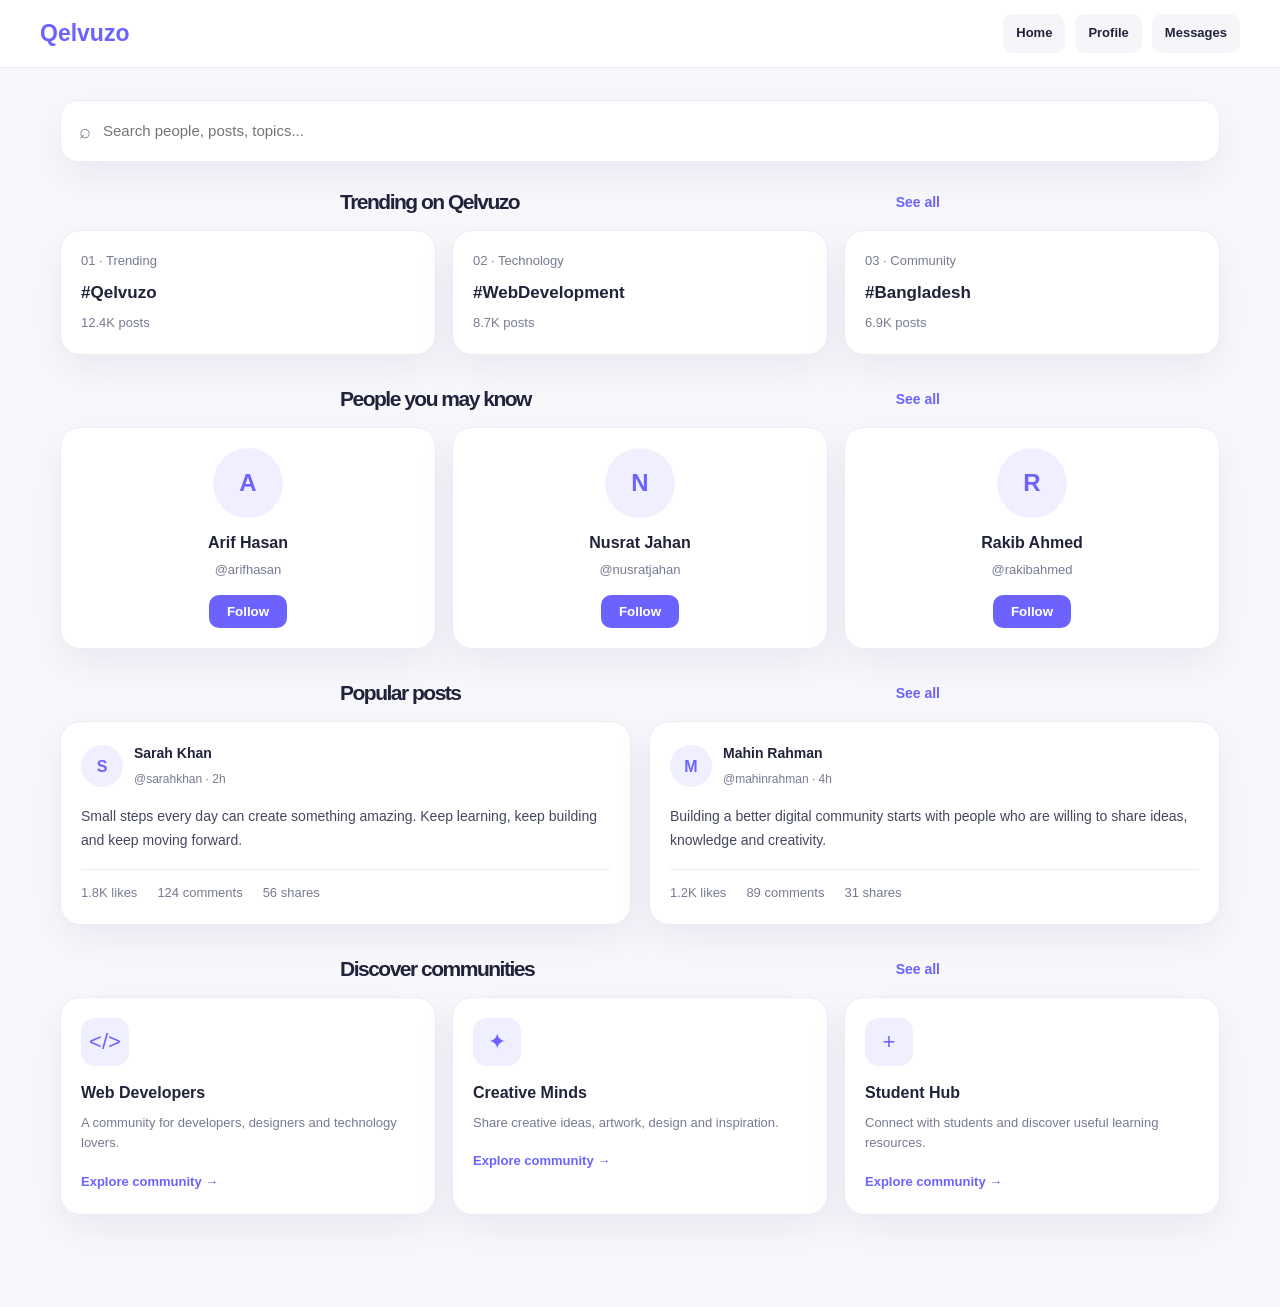
==== explore.html @ b27b2fbc "Create explore.html" ====
<!DOCTYPE html>
<html lang="en">
<head>
    <meta charset="UTF-8">
    <meta name="viewport" content="width=device-width, initial-scale=1.0">

    <title>Explore — Qelvuzo</title>

    <link rel="stylesheet" href="css/style.css">

    <style>
        body {
            background: #f8f8fc;
        }

        .explore-page {
            max-width: 1200px;
            margin: 0 auto;
            padding: 32px 20px 60px;
        }

        /* Search */
        .explore-search {
            background: white;
            border: 1px solid var(--border);
            border-radius: 18px;
            padding: 14px 18px;
            display: flex;
            align-items: center;
            gap: 12px;
            margin-bottom: 28px;
            box-shadow: var(--shadow);
        }

        .explore-search span {
            font-size: 20px;
            color: var(--muted);
        }

        .explore-search input {
            width: 100%;
            border: none;
            outline: none;
            font-size: 15px;
            color: var(--text);
            background: transparent;
        }

        /* Section */
        .explore-section {
            margin-bottom: 32px;
        }

        .section-heading {
            display: flex;
            justify-content: space-between;
            align-items: center;
            margin-bottom: 16px;
        }

        .section-heading h2 {
            margin: 0;
            font-size: 21px;
            color: var(--text);
        }

        .section-heading a {
            text-decoration: none;
            color: var(--primary);
            font-size: 14px;
            font-weight: 600;
        }

        /* Trending */
        .trending-grid {
            display: grid;
            grid-template-columns: repeat(3, 1fr);
            gap: 16px;
        }

        .trend-card {
            background: white;
            border: 1px solid var(--border);
            border-radius: var(--radius);
            padding: 20px;
            box-shadow: var(--shadow);
            transition: 0.2s ease;
        }

        .trend-card:hover {
            transform: translateY(-3px);
        }

        .trend-number {
            color: var(--muted);
            font-size: 13px;
            margin-bottom: 7px;
        }

        .trend-card h3 {
            margin: 0 0 7px;
            font-size: 17px;
            color: var(--text);
        }

        .trend-card p {
            margin: 0;
            color: var(--muted);
            font-size: 13px;
        }

        /* People */
        .people-grid {
            display: grid;
            grid-template-columns: repeat(3, 1fr);
            gap: 16px;
        }

        .person-card {
            background: white;
            border: 1px solid var(--border);
            border-radius: var(--radius);
            padding: 20px;
            text-align: center;
            box-shadow: var(--shadow);
        }

        .person-avatar {
            width: 70px;
            height: 70px;
            border-radius: 50%;
            margin: 0 auto 12px;
            background: var(--soft-purple);
            display: flex;
            align-items: center;
            justify-content: center;
            font-size: 24px;
            font-weight: 700;
            color: var(--primary);
        }

        .person-card h3 {
            margin: 0 0 5px;
            font-size: 16px;
            color: var(--text);
        }

        .person-card p {
            margin: 0 0 14px;
            color: var(--muted);
            font-size: 13px;
        }

        .follow-btn {
            border: none;
            background: var(--primary);
            color: white;
            padding: 9px 18px;
            border-radius: 10px;
            font-weight: 600;
            cursor: pointer;
        }

        .follow-btn:hover {
            background: var(--primary-dark);
        }

        /* Popular posts */
        .popular-posts {
            display: grid;
            grid-template-columns: repeat(2, 1fr);
            gap: 18px;
        }

        .post-card {
            background: white;
            border: 1px solid var(--border);
            border-radius: var(--radius);
            padding: 20px;
            box-shadow: var(--shadow);
        }

        .post-user {
            display: flex;
            align-items: center;
            gap: 11px;
            margin-bottom: 15px;
        }

        .post-avatar {
            width: 42px;
            height: 42px;
            border-radius: 50%;
            background: var(--soft-purple);
            color: var(--primary);
            display: flex;
            align-items: center;
            justify-content: center;
            font-weight: 700;
        }

        .post-user h4 {
            margin: 0;
            font-size: 14px;
            color: var(--text);
        }

        .post-user span {
            color: var(--muted);
            font-size: 12px;
        }

        .post-text {
            color: #44485d;
            line-height: 1.7;
            font-size: 14px;
            margin-bottom: 16px;
        }

        .post-stats {
            border-top: 1px solid var(--border);
            padding-top: 13px;
            display: flex;
            gap: 20px;
            color: var(--muted);
            font-size: 13px;
        }

        /* Communities */
        .community-grid {
            display: grid;
            grid-template-columns: repeat(3, 1fr);
            gap: 16px;
        }

        .community-card {
            background: white;
            border: 1px solid var(--border);
            border-radius: var(--radius);
            padding: 20px;
            box-shadow: var(--shadow);
        }

        .community-icon {
            width: 48px;
            height: 48px;
            border-radius: 14px;
            background: var(--soft-purple);
            color: var(--primary);
            display: flex;
            align-items: center;
            justify-content: center;
            font-size: 22px;
            margin-bottom: 14px;
        }

        .community-card h3 {
            margin: 0 0 7px;
            font-size: 16px;
            color: var(--text);
        }

        .community-card p {
            margin: 0 0 14px;
            color: var(--muted);
            font-size: 13px;
            line-height: 1.6;
        }

        .community-card a {
            color: var(--primary);
            text-decoration: none;
            font-size: 13px;
            font-weight: 600;
        }

        /* Navbar */
        .explore-nav {
            background: white;
            border-bottom: 1px solid var(--border);
            padding: 14px 20px;
            position: sticky;
            top: 0;
            z-index: 100;
        }

        .explore-nav-inner {
            max-width: 1200px;
            margin: auto;
            display: flex;
            align-items: center;
            justify-content: space-between;
            gap: 20px;
        }

        .explore-logo {
            text-decoration: none;
            font-size: 23px;
            font-weight: 800;
            color: var(--primary);
        }

        .nav-actions {
            display: flex;
            align-items: center;
            gap: 10px;
        }

        .nav-btn {
            text-decoration: none;
            color: var(--text);
            background: #f5f5fa;
            padding: 9px 13px;
            border-radius: 10px;
            font-size: 13px;
            font-weight: 600;
        }

        .nav-btn:hover {
            background: var(--soft-purple);
            color: var(--primary);
        }

        /* Responsive */
        @media (max-width: 850px) {

            .trending-grid,
            .people-grid,
            .community-grid {
                grid-template-columns: repeat(2, 1fr);
            }

            .popular-posts {
                grid-template-columns: 1fr;
            }
        }

        @media (max-width: 550px) {

            .explore-page {
                padding: 22px 14px 40px;
            }

            .explore-nav {
                padding: 12px 14px;
            }

            .explore-logo {
                font-size: 20px;
            }

            .nav-actions {
                gap: 5px;
            }

            .nav-btn {
                padding: 8px 9px;
                font-size: 12px;
            }

            .trending-grid,
            .people-grid,
            .community-grid {
                grid-template-columns: 1fr;
            }

            .section-heading h2 {
                font-size: 18px;
            }
        }
    </style>
</head>

<body>

    <!-- Navbar -->
    <nav class="explore-nav">
        <div class="explore-nav-inner">

            <a href="home.html" class="explore-logo">
                Qelvuzo
            </a>

            <div class="nav-actions">
                <a href="home.html" class="nav-btn">Home</a>
                <a href="profile.html" class="nav-btn">Profile</a>
                <a href="messages.html" class="nav-btn">Messages</a>
            </div>

        </div>
    </nav>


    <!-- Explore -->
    <main class="explore-page">

        <!-- Search -->
        <div class="explore-search">
            <span>⌕</span>

            <input
                type="text"
                placeholder="Search people, posts, topics..."
            >
        </div>


        <!-- Trending -->
        <section class="explore-section">

            <div class="section-heading">
                <h2>Trending on Qelvuzo</h2>
                <a href="#">See all</a>
            </div>

            <div class="trending-grid">

                <div class="trend-card">
                    <div class="trend-number">01 · Trending</div>
                    <h3>#Qelvuzo</h3>
                    <p>12.4K posts</p>
                </div>

                <div class="trend-card">
                    <div class="trend-number">02 · Technology</div>
                    <h3>#WebDevelopment</h3>
                    <p>8.7K posts</p>
                </div>

                <div class="trend-card">
                    <div class="trend-number">03 · Community</div>
                    <h3>#Bangladesh</h3>
                    <p>6.9K posts</p>
                </div>

            </div>

        </section>


        <!-- Suggested People -->
        <section class="explore-section">

            <div class="section-heading">
                <h2>People you may know</h2>
                <a href="#">See all</a>
            </div>

            <div class="people-grid">

                <div class="person-card">

                    <div class="person-avatar">
                        A
                    </div>

                    <h3>Arif Hasan</h3>

                    <p>@arifhasan</p>

                    <button class="follow-btn">
                        Follow
                    </button>

                </div>


                <div class="person-card">

                    <div class="person-avatar">
                        N
                    </div>

                    <h3>Nusrat Jahan</h3>

                    <p>@nusratjahan</p>

                    <button class="follow-btn">
                        Follow
                    </button>

                </div>


                <div class="person-card">

                    <div class="person-avatar">
                        R
                    </div>

                    <h3>Rakib Ahmed</h3>

                    <p>@rakibahmed</p>

                    <button class="follow-btn">
                        Follow
                    </button>

                </div>

            </div>

        </section>


        <!-- Popular Posts -->
        <section class="explore-section">

            <div class="section-heading">
                <h2>Popular posts</h2>
                <a href="#">See all</a>
            </div>

            <div class="popular-posts">

                <article class="post-card">

                    <div class="post-user">

                        <div class="post-avatar">
                            S
                        </div>

                        <div>
                            <h4>Sarah Khan</h4>
                            <span>@sarahkhan · 2h</span>
                        </div>

                    </div>

                    <div class="post-text">
                        Small steps every day can create something
                        amazing. Keep learning, keep building and
                        keep moving forward.
                    </div>

                    <div class="post-stats">
                        <span>1.8K likes</span>
                        <span>124 comments</span>
                        <span>56 shares</span>
                    </div>

                </article>


                <article class="post-card">

                    <div class="post-user">

                        <div class="post-avatar">
                            M
                        </div>

                        <div>
                            <h4>Mahin Rahman</h4>
                            <span>@mahinrahman · 4h</span>
                        </div>

                    </div>

                    <div class="post-text">
                        Building a better digital community starts
                        with people who are willing to share ideas,
                        knowledge and creativity.
                    </div>

                    <div class="post-stats">
                        <span>1.2K likes</span>
                        <span>89 comments</span>
                        <span>31 shares</span>
                    </div>

                </article>

            </div>

        </section>


        <!-- Communities -->
        <section class="explore-section">

            <div class="section-heading">
                <h2>Discover communities</h2>
                <a href="#">See all</a>
            </div>

            <div class="community-grid">

                <div class="community-card">

                    <div class="community-icon">
                        &lt;/&gt;
                    </div>

                    <h3>Web Developers</h3>

                    <p>
                        A community for developers,
                        designers and technology lovers.
                    </p>

                    <a href="#">
                        Explore community →
                    </a>

                </div>


                <div class="community-card">

                    <div class="community-icon">
                        ✦
                    </div>

                    <h3>Creative Minds</h3>

                    <p>
                        Share creative ideas, artwork,
                        design and inspiration.
                    </p>

                    <a href="#">
                        Explore community →
                    </a>

                </div>


                <div class="community-card">

                    <div class="community-icon">
                        +
                    </div>

                    <h3>Student Hub</h3>

                    <p>
                        Connect with students and
                        discover useful learning resources.
                    </p>

                    <a href="#">
                        Explore community →
                    </a>

                </div>

            </div>

        </section>

    </main>

</body>
</html>
---- css/style.css ----
/* =========================
   QELVUZO — SOFTY UI
   ========================= */

* {
    margin: 0;
    padding: 0;
    box-sizing: border-box;
}

:root {
    --primary: #6c63ff;
    --primary-dark: #574ee6;

    --background: #f8f8fc;
    --white: #ffffff;

    --text: #20233a;
    --muted: #777b91;

    --border: #ececf4;

    --soft-purple: #f0efff;

    --shadow:
        0 15px 40px rgba(55, 48, 124, 0.08);

    --radius: 20px;
}

html {
    scroll-behavior: smooth;
}

body {
    font-family:
        Inter,
        -apple-system,
        BlinkMacSystemFont,
        "Segoe UI",
        sans-serif;

    background: var(--background);
    color: var(--text);

    line-height: 1.6;
}


/* =========================
   NAVBAR
   ========================= */

.navbar {
    width: 100%;
    background: rgba(255, 255, 255, 0.9);

    border-bottom: 1px solid var(--border);

    position: sticky;
    top: 0;

    z-index: 100;

    backdrop-filter: blur(12px);
}

.nav-container {
    max-width: 1180px;
    margin: auto;

    min-height: 74px;

    padding: 0 24px;

    display: flex;
    align-items: center;
    justify-content: space-between;
}

.logo {
    text-decoration: none;

    font-size: 25px;
    font-weight: 800;

    color: var(--primary);

    letter-spacing: -0.8px;
}

.nav-actions {
    display: flex;
    align-items: center;
    gap: 20px;
}

.login-link {
    text-decoration: none;

    color: var(--text);

    font-size: 15px;
    font-weight: 600;
}

.signup-btn {
    text-decoration: none;

    background: var(--primary);
    color: white;

    padding: 11px 19px;

    border-radius: 12px;

    font-size: 14px;
    font-weight: 600;

    transition: 0.2s ease;
}

.signup-btn:hover {
    background: var(--primary-dark);
    transform: translateY(-1px);
}


/* =========================
   HERO
   ========================= */

.hero {
    max-width: 1180px;

    margin: auto;

    padding: 90px 24px 100px;

    display: grid;

    grid-template-columns: 1.05fr 0.95fr;

    align-items: center;

    gap: 80px;
}

.hero-content {
    max-width: 610px;
}

.badge {
    display: inline-block;

    padding: 7px 13px;

    background: var(--soft-purple);

    color: var(--primary);

    border-radius: 50px;

    font-size: 13px;
    font-weight: 600;

    margin-bottom: 22px;
}

.hero h1 {
    font-size: clamp(48px, 6vw, 76px);

    line-height: 1.02;

    letter-spacing: -3px;

    font-weight: 800;

    margin-bottom: 25px;
}

.hero h1 span {
    color: var(--primary);
}

.hero-text {
    max-width: 540px;

    color: var(--muted);

    font-size: 18px;

    line-height: 1.7;

    margin-bottom: 32px;
}

.hero-buttons {
    display: flex;

    align-items: center;

    gap: 13px;
}

.primary-btn,
.secondary-btn {
    display: inline-flex;

    align-items: center;
    justify-content: center;

    text-decoration: none;

    padding: 14px 22px;

    border-radius: 13px;

    font-size: 15px;

    font-weight: 650;

    transition: 0.2s ease;
}

.primary-btn {
    background: var(--primary);
    color: white;

    box-shadow:
        0 8px 20px rgba(108, 99, 255, 0.2);
}

.primary-btn:hover {
    background: var(--primary-dark);
    transform: translateY(-2px);
}

.secondary-btn {
    background: white;

    color: var(--text);

    border: 1px solid var(--border);
}

.secondary-btn:hover {
    border-color: #d7d6e8;

    transform: translateY(-2px);
}


/* =========================
   SOCIAL PREVIEW
   ========================= */

.social-preview {
    background: white;

    border: 1px solid var(--border);

    border-radius: 25px;

    padding: 24px;

    box-shadow: var(--shadow);

    transform: rotate(1deg);

    transition: 0.3s ease;
}

.social-preview:hover {
    transform: rotate(0deg) translateY(-5px);
}

.preview-header {
    display: flex;

    align-items: center;

    gap: 12px;

    padding-bottom: 20px;

    border-bottom: 1px solid var(--border);
}

.avatar {
    width: 45px;
    height: 45px;

    border-radius: 50%;

    background: var(--soft-purple);

    color: var(--primary);

    display: flex;

    align-items: center;
    justify-content: center;

    font-weight: 800;
}

.preview-header strong {
    display: block;

    font-size: 14px;
}

.preview-header small {
    display: block;

    color: var(--muted);

    font-size: 12px;
}

.more-btn {
    margin-left: auto;

    border: 0;

    background: transparent;

    color: var(--muted);

    font-size: 16px;

    cursor: pointer;
}

.preview-post {
    padding: 30px 5px;
}

.preview-post h3 {
    font-size: 25px;

    margin-bottom: 10px;
}

.preview-post p {
    color: var(--muted);

    line-height: 1.7;
}

.post-actions {
    display: flex;

    align-items: center;

    gap: 25px;

    padding-top: 18px;

    border-top: 1px solid var(--border);

    color: var(--muted);

    font-size: 14px;
}

.post-actions div {
    display: flex;

    align-items: center;

    gap: 7px;
}


/* =========================
   FEATURES
   ========================= */

.features {
    max-width: 1180px;

    margin: auto;

    padding: 30px 24px 100px;
}

.section-heading {
    text-align: center;

    max-width: 600px;

    margin: 0 auto 45px;
}

.section-heading p {
    color: var(--primary);

    font-size: 12px;

    font-weight: 700;

    letter-spacing: 1.5px;

    margin-bottom: 10px;
}

.section-heading h2 {
    font-size: clamp(30px, 4vw, 43px);

    line-height: 1.15;

    letter-spacing: -1.5px;
}

.feature-grid {
    display: grid;

    grid-template-columns:
        repeat(3, 1fr);

    gap: 20px;
}

.feature-card {
    background: white;

    border: 1px solid var(--border);

    border-radius: var(--radius);

    padding: 30px;

    transition: 0.25s ease;
}

.feature-card:hover {
    transform: translateY(-5px);

    box-shadow: var(--shadow);
}

.feature-icon {
    width: 45px;
    height: 45px;

    display: flex;

    align-items: center;
    justify-content: center;

    background: var(--soft-purple);

    color: var(--primary);

    border-radius: 13px;

    font-weight: 800;

    margin-bottom: 22px;
}

.feature-card h3 {
    font-size: 19px;

    margin-bottom: 9px;
}

.feature-card p {
    color: var(--muted);

    font-size: 14px;

    line-height: 1.7;
}


/* =========================
   FOOTER
   ========================= */

.footer {
    border-top: 1px solid var(--border);

    background: white;
}

.footer-container {
    max-width: 1180px;

    margin: auto;

    padding: 30px 24px;

    display: flex;

    align-items: center;

    justify-content: space-between;

    gap: 20px;

    color: var(--muted);

    font-size: 13px;
}

.footer-container strong {
    color: var(--primary);

    font-size: 17px;
}


/* =========================
   RESPONSIVE
   ========================= */

@media (max-width: 850px) {

    .hero {
        grid-template-columns: 1fr;

        gap: 50px;

        padding-top: 65px;
    }

    .hero-content {
        max-width: 700px;

        text-align: center;

        margin: auto;
    }

    .hero-text {
        margin-left: auto;
        margin-right: auto;
    }

    .hero-buttons {
        justify-content: center;
    }

    .social-preview {
        max-width: 600px;

        width: 100%;

        margin: auto;
    }

    .feature-grid {
        grid-template-columns: 1fr;
    }
}


@media (max-width: 550px) {

    .nav-container {
        padding: 0 16px;
    }

    .logo {
        font-size: 22px;
    }

    .login-link {
        display: none;
    }

    .signup-btn {
        padding: 9px 13px;

        font-size: 13px;
    }

    .hero {
        padding: 55px 17px 75px;
    }

    .hero h1 {
        font-size: 48px;

        letter-spacing: -2px;
    }

    .hero-text {
        font-size: 16px;
    }

    .hero-buttons {
        flex-direction: column;

        width: 100%;
    }

    .primary-btn,
    .secondary-btn {
        width: 100%;
    }

    .social-preview {
        padding: 19px;

        border-radius: 20px;
    }

    .features {
        padding-left: 17px;
        padding-right: 17px;
    }

    .feature-card {
        padding: 24px;
    }

    .footer-container {
        flex-direction: column;

        text-align: center;
    }
}
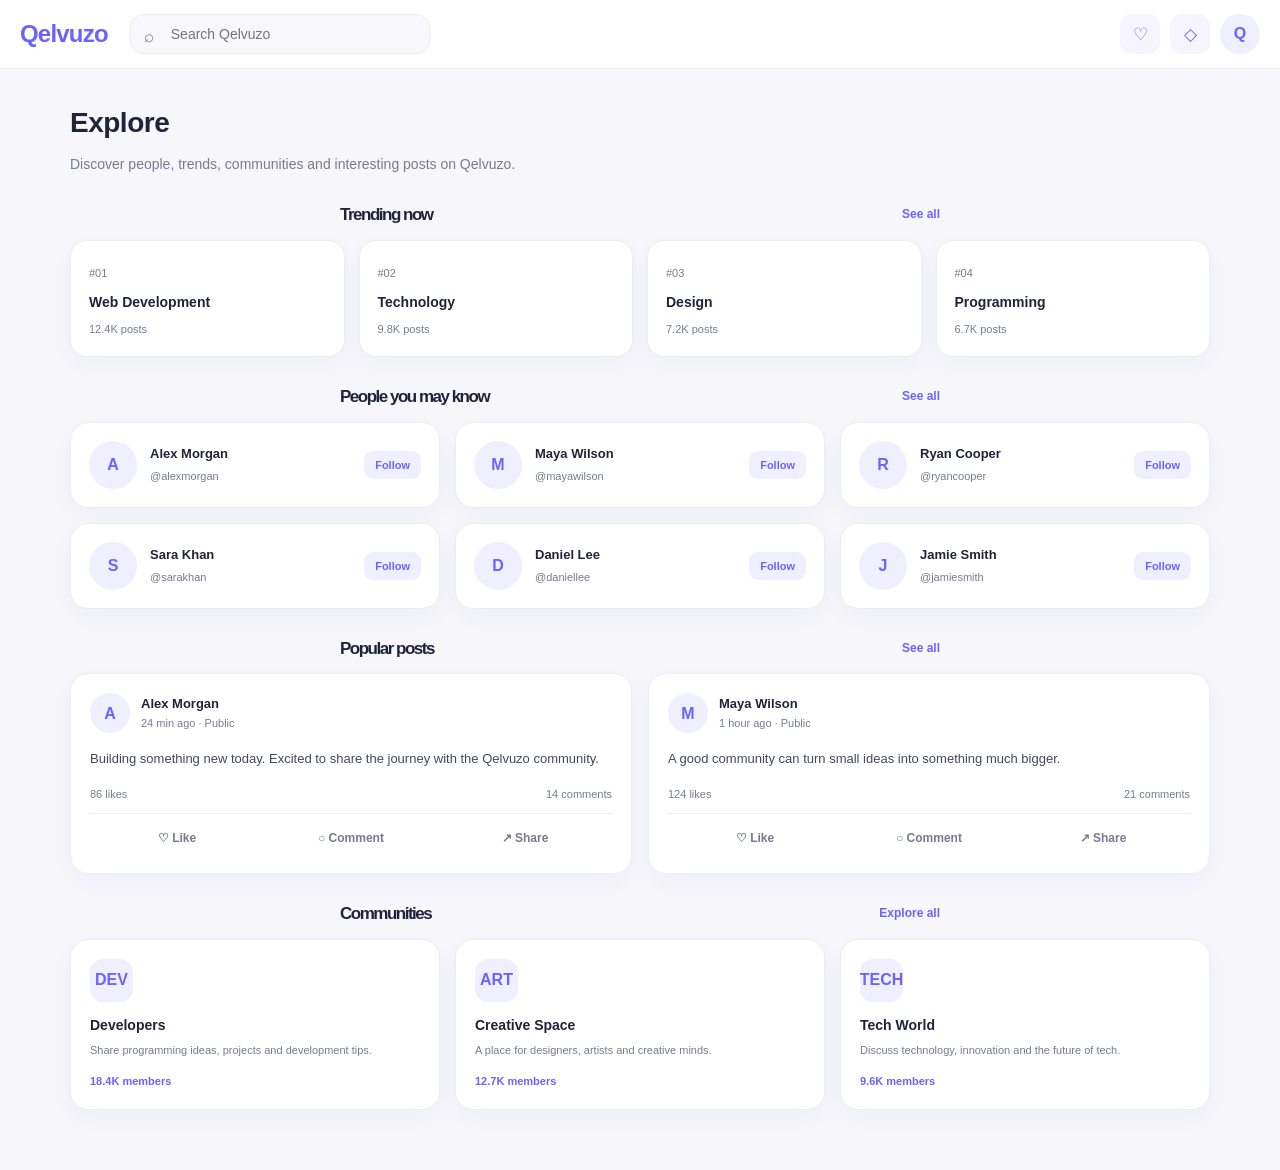
==== commit 178dcfb8: "Update explore.html" ====
--- a/explore.html
+++ b/explore.html
@@ -1,656 +1,1373 @@
 <!DOCTYPE html>
 <html lang="en">
+
 <head>
+
     <meta charset="UTF-8">
-    <meta name="viewport" content="width=device-width, initial-scale=1.0">
+
+    <meta
+        name="viewport"
+        content="width=device-width, initial-scale=1.0"
+    >
+
+    <meta
+        name="description"
+        content="Explore people, trends, posts and communities on Qelvuzo."
+    >
 
     <title>Explore — Qelvuzo</title>
 
     <link rel="stylesheet" href="css/style.css">
 
     <style>
+
+        /* =========================
+           EXPLORE PAGE
+           ========================= */
+
         body {
-            background: #f8f8fc;
-        }
-
-        .explore-page {
-            max-width: 1200px;
-            margin: 0 auto;
-            padding: 32px 20px 60px;
-        }
-
-        /* Search */
-        .explore-search {
-            background: white;
-            border: 1px solid var(--border);
-            border-radius: 18px;
-            padding: 14px 18px;
-            display: flex;
-            align-items: center;
-            gap: 12px;
-            margin-bottom: 28px;
-            box-shadow: var(--shadow);
-        }
-
-        .explore-search span {
-            font-size: 20px;
-            color: var(--muted);
-        }
-
-        .explore-search input {
-            width: 100%;
-            border: none;
-            outline: none;
-            font-size: 15px;
-            color: var(--text);
-            background: transparent;
-        }
-
-        /* Section */
-        .explore-section {
-            margin-bottom: 32px;
-        }
-
-        .section-heading {
-            display: flex;
-            justify-content: space-between;
-            align-items: center;
-            margin-bottom: 16px;
-        }
-
-        .section-heading h2 {
-            margin: 0;
-            font-size: 21px;
-            color: var(--text);
-        }
-
-        .section-heading a {
-            text-decoration: none;
-            color: var(--primary);
-            font-size: 14px;
-            font-weight: 600;
-        }
-
-        /* Trending */
-        .trending-grid {
-            display: grid;
-            grid-template-columns: repeat(3, 1fr);
-            gap: 16px;
-        }
-
-        .trend-card {
-            background: white;
-            border: 1px solid var(--border);
-            border-radius: var(--radius);
-            padding: 20px;
-            box-shadow: var(--shadow);
-            transition: 0.2s ease;
-        }
-
-        .trend-card:hover {
-            transform: translateY(-3px);
-        }
-
-        .trend-number {
-            color: var(--muted);
-            font-size: 13px;
-            margin-bottom: 7px;
-        }
-
-        .trend-card h3 {
-            margin: 0 0 7px;
-            font-size: 17px;
-            color: var(--text);
-        }
-
-        .trend-card p {
-            margin: 0;
-            color: var(--muted);
-            font-size: 13px;
-        }
-
-        /* People */
-        .people-grid {
-            display: grid;
-            grid-template-columns: repeat(3, 1fr);
-            gap: 16px;
-        }
-
-        .person-card {
-            background: white;
-            border: 1px solid var(--border);
-            border-radius: var(--radius);
-            padding: 20px;
-            text-align: center;
-            box-shadow: var(--shadow);
-        }
-
-        .person-avatar {
-            width: 70px;
-            height: 70px;
-            border-radius: 50%;
-            margin: 0 auto 12px;
-            background: var(--soft-purple);
-            display: flex;
-            align-items: center;
-            justify-content: center;
-            font-size: 24px;
-            font-weight: 700;
-            color: var(--primary);
-        }
-
-        .person-card h3 {
-            margin: 0 0 5px;
-            font-size: 16px;
-            color: var(--text);
-        }
-
-        .person-card p {
-            margin: 0 0 14px;
-            color: var(--muted);
-            font-size: 13px;
-        }
-
-        .follow-btn {
-            border: none;
-            background: var(--primary);
-            color: white;
-            padding: 9px 18px;
-            border-radius: 10px;
-            font-weight: 600;
-            cursor: pointer;
-        }
-
-        .follow-btn:hover {
-            background: var(--primary-dark);
-        }
-
-        /* Popular posts */
-        .popular-posts {
-            display: grid;
-            grid-template-columns: repeat(2, 1fr);
-            gap: 18px;
-        }
-
-        .post-card {
-            background: white;
-            border: 1px solid var(--border);
-            border-radius: var(--radius);
-            padding: 20px;
-            box-shadow: var(--shadow);
-        }
-
-        .post-user {
-            display: flex;
-            align-items: center;
-            gap: 11px;
-            margin-bottom: 15px;
-        }
-
-        .post-avatar {
-            width: 42px;
-            height: 42px;
-            border-radius: 50%;
-            background: var(--soft-purple);
-            color: var(--primary);
-            display: flex;
-            align-items: center;
-            justify-content: center;
-            font-weight: 700;
-        }
-
-        .post-user h4 {
-            margin: 0;
-            font-size: 14px;
-            color: var(--text);
-        }
-
-        .post-user span {
-            color: var(--muted);
-            font-size: 12px;
-        }
-
-        .post-text {
-            color: #44485d;
-            line-height: 1.7;
-            font-size: 14px;
-            margin-bottom: 16px;
-        }
-
-        .post-stats {
-            border-top: 1px solid var(--border);
-            padding-top: 13px;
-            display: flex;
-            gap: 20px;
-            color: var(--muted);
-            font-size: 13px;
-        }
-
-        /* Communities */
-        .community-grid {
-            display: grid;
-            grid-template-columns: repeat(3, 1fr);
-            gap: 16px;
-        }
-
-        .community-card {
-            background: white;
-            border: 1px solid var(--border);
-            border-radius: var(--radius);
-            padding: 20px;
-            box-shadow: var(--shadow);
-        }
-
-        .community-icon {
-            width: 48px;
-            height: 48px;
-            border-radius: 14px;
-            background: var(--soft-purple);
-            color: var(--primary);
-            display: flex;
-            align-items: center;
-            justify-content: center;
-            font-size: 22px;
-            margin-bottom: 14px;
-        }
-
-        .community-card h3 {
-            margin: 0 0 7px;
-            font-size: 16px;
-            color: var(--text);
-        }
-
-        .community-card p {
-            margin: 0 0 14px;
-            color: var(--muted);
-            font-size: 13px;
-            line-height: 1.6;
-        }
-
-        .community-card a {
-            color: var(--primary);
-            text-decoration: none;
-            font-size: 13px;
-            font-weight: 600;
-        }
-
-        /* Navbar */
-        .explore-nav {
-            background: white;
-            border-bottom: 1px solid var(--border);
-            padding: 14px 20px;
+            background: #f6f6fb;
+        }
+
+        .explore-navbar {
             position: sticky;
             top: 0;
             z-index: 100;
-        }
-
-        .explore-nav-inner {
-            max-width: 1200px;
+
+            background: rgba(255, 255, 255, 0.94);
+
+            border-bottom: 1px solid var(--border);
+
+            backdrop-filter: blur(14px);
+        }
+
+        .explore-nav {
+            max-width: 1280px;
+            min-height: 68px;
+
             margin: auto;
+            padding: 0 20px;
+
             display: flex;
             align-items: center;
-            justify-content: space-between;
-            gap: 20px;
+
+            gap: 22px;
         }
 
         .explore-logo {
             text-decoration: none;
-            font-size: 23px;
+
+            color: var(--primary);
+
+            font-size: 24px;
             font-weight: 800;
-            color: var(--primary);
-        }
-
-        .nav-actions {
+
+            letter-spacing: -0.8px;
+        }
+
+        .search-box {
+            width: 300px;
+
+            position: relative;
+        }
+
+        .search-box span {
+            position: absolute;
+
+            left: 14px;
+            top: 9px;
+
+            color: var(--muted);
+
+            font-size: 17px;
+        }
+
+        .search-box input {
+            width: 100%;
+
+            border: 1px solid var(--border);
+
+            background: #f8f8fc;
+
+            border-radius: 13px;
+
+            padding: 11px 15px 11px 40px;
+
+            outline: none;
+
+            color: var(--text);
+
+            font-size: 14px;
+        }
+
+        .search-box input:focus {
+            border-color: var(--primary);
+        }
+
+        .explore-nav-actions {
+            margin-left: auto;
+
             display: flex;
             align-items: center;
+
             gap: 10px;
         }
 
-        .nav-btn {
+        .nav-icon {
+            width: 40px;
+            height: 40px;
+
+            border: 0;
+
+            border-radius: 12px;
+
+            background: #f5f4ff;
+
+            color: var(--primary);
+
+            cursor: pointer;
+
+            font-size: 17px;
+
+            transition: 0.2s ease;
+        }
+
+        .nav-icon:hover {
+            background: #eceaff;
+        }
+
+        .mini-profile {
+            width: 40px;
+            height: 40px;
+
+            border-radius: 50%;
+
+            background: var(--soft-purple);
+
+            color: var(--primary);
+
+            display: flex;
+
+            align-items: center;
+            justify-content: center;
+
+            font-weight: 800;
+
             text-decoration: none;
+        }
+
+
+        /* =========================
+           MAIN
+           ========================= */
+
+        .explore-layout {
+            max-width: 1180px;
+
+            margin: auto;
+
+            padding: 32px 20px 60px;
+        }
+
+        .explore-header {
+            margin-bottom: 25px;
+        }
+
+        .explore-header h1 {
+            margin: 0;
+
             color: var(--text);
-            background: #f5f5fa;
-            padding: 9px 13px;
+
+            font-size: 28px;
+
+            letter-spacing: -0.5px;
+        }
+
+        .explore-header p {
+            margin-top: 7px;
+
+            color: var(--muted);
+
+            font-size: 14px;
+        }
+
+
+        /* =========================
+           SECTION
+           ========================= */
+
+        .explore-section {
+            margin-top: 30px;
+        }
+
+        .section-heading {
+            display: flex;
+
+            align-items: center;
+            justify-content: space-between;
+
+            margin-bottom: 15px;
+        }
+
+        .section-heading h2 {
+            margin: 0;
+
+            color: var(--text);
+
+            font-size: 17px;
+        }
+
+        .section-heading a {
+            color: var(--primary);
+
+            text-decoration: none;
+
+            font-size: 12px;
+
+            font-weight: 700;
+        }
+
+
+        /* =========================
+           TRENDING
+           ========================= */
+
+        .trending-grid {
+            display: grid;
+
+            grid-template-columns:
+                repeat(4, 1fr);
+
+            gap: 14px;
+        }
+
+        .trend-card {
+            background: white;
+
+            border: 1px solid var(--border);
+
+            border-radius: 17px;
+
+            padding: 18px;
+
+            box-shadow:
+                0 8px 25px rgba(55, 48, 124, 0.04);
+
+            transition: 0.2s ease;
+        }
+
+        .trend-card:hover {
+            transform: translateY(-2px);
+
+            box-shadow:
+                0 12px 30px rgba(55, 48, 124, 0.08);
+        }
+
+        .trend-number {
+            color: var(--muted);
+
+            font-size: 11px;
+        }
+
+        .trend-card h3 {
+            margin: 7px 0;
+
+            color: var(--text);
+
+            font-size: 14px;
+        }
+
+        .trend-card p {
+            margin: 0;
+
+            color: var(--muted);
+
+            font-size: 11px;
+        }
+
+
+        /* =========================
+           PEOPLE
+           ========================= */
+
+        .people-grid {
+            display: grid;
+
+            grid-template-columns:
+                repeat(3, 1fr);
+
+            gap: 15px;
+        }
+
+        .person-card {
+            background: white;
+
+            border: 1px solid var(--border);
+
+            border-radius: 18px;
+
+            padding: 18px;
+
+            display: flex;
+
+            align-items: center;
+
+            gap: 13px;
+
+            box-shadow:
+                0 8px 25px rgba(55, 48, 124, 0.04);
+        }
+
+        .person-avatar {
+            width: 48px;
+            height: 48px;
+
+            flex-shrink: 0;
+
+            border-radius: 50%;
+
+            background: var(--soft-purple);
+
+            color: var(--primary);
+
+            display: flex;
+
+            align-items: center;
+            justify-content: center;
+
+            font-weight: 800;
+        }
+
+        .person-info {
+            flex: 1;
+
+            min-width: 0;
+        }
+
+        .person-info strong {
+            display: block;
+
+            color: var(--text);
+
+            font-size: 13px;
+        }
+
+        .person-info small {
+            display: block;
+
+            margin-top: 3px;
+
+            color: var(--muted);
+
+            font-size: 11px;
+
+            white-space: nowrap;
+
+            overflow: hidden;
+
+            text-overflow: ellipsis;
+        }
+
+        .follow-btn {
+            border: 0;
+
+            background: var(--soft-purple);
+
+            color: var(--primary);
+
+            border-radius: 9px;
+
+            padding: 8px 11px;
+
+            font-size: 11px;
+
+            font-weight: 700;
+
+            cursor: pointer;
+
+            transition: 0.2s ease;
+        }
+
+        .follow-btn:hover {
+            background: #e7e5ff;
+        }
+
+        .follow-btn.following {
+            background: var(--primary);
+
+            color: white;
+        }
+
+
+        /* =========================
+           POPULAR POSTS
+           ========================= */
+
+        .popular-grid {
+            display: grid;
+
+            grid-template-columns:
+                repeat(2, 1fr);
+
+            gap: 16px;
+        }
+
+        .popular-post {
+            background: white;
+
+            border: 1px solid var(--border);
+
+            border-radius: 18px;
+
+            padding: 19px;
+
+            box-shadow:
+                0 8px 25px rgba(55, 48, 124, 0.04);
+        }
+
+        .popular-header {
+            display: flex;
+
+            align-items: center;
+
+            gap: 11px;
+        }
+
+        .popular-avatar {
+            width: 40px;
+            height: 40px;
+
+            border-radius: 50%;
+
+            background: var(--soft-purple);
+
+            color: var(--primary);
+
+            display: flex;
+
+            align-items: center;
+            justify-content: center;
+
+            font-weight: 800;
+        }
+
+        .popular-user {
+            flex: 1;
+        }
+
+        .popular-user strong {
+            display: block;
+
+            font-size: 13px;
+
+            color: var(--text);
+        }
+
+        .popular-user small {
+            display: block;
+
+            color: var(--muted);
+
+            font-size: 11px;
+        }
+
+        .popular-content {
+            padding: 15px 0;
+        }
+
+        .popular-content p {
+            margin: 0;
+
+            color: #45485c;
+
+            font-size: 13px;
+
+            line-height: 1.7;
+        }
+
+        .popular-stats {
+            display: flex;
+
+            justify-content: space-between;
+
+            padding-bottom: 10px;
+
+            color: var(--muted);
+
+            font-size: 11px;
+        }
+
+        .popular-actions {
+            display: grid;
+
+            grid-template-columns:
+                repeat(3, 1fr);
+
+            border-top: 1px solid var(--border);
+
+            padding-top: 8px;
+        }
+
+        .post-action {
+            border: 0;
+
+            background: transparent;
+
+            color: var(--muted);
+
+            padding: 9px;
+
             border-radius: 10px;
-            font-size: 13px;
+
+            cursor: pointer;
+
+            font-size: 12px;
+
             font-weight: 600;
-        }
-
-        .nav-btn:hover {
+
+            transition: 0.2s ease;
+        }
+
+        .post-action:hover {
+            background: #f5f4ff;
+
+            color: var(--primary);
+        }
+
+        .post-action.liked {
             background: var(--soft-purple);
+
             color: var(--primary);
         }
 
-        /* Responsive */
-        @media (max-width: 850px) {
+
+        /* =========================
+           COMMUNITIES
+           ========================= */
+
+        .community-grid {
+            display: grid;
+
+            grid-template-columns:
+                repeat(3, 1fr);
+
+            gap: 15px;
+        }
+
+        .community-card {
+            background: white;
+
+            border: 1px solid var(--border);
+
+            border-radius: 18px;
+
+            padding: 19px;
+
+            box-shadow:
+                0 8px 25px rgba(55, 48, 124, 0.04);
+
+            transition: 0.2s ease;
+        }
+
+        .community-card:hover {
+            transform: translateY(-2px);
+        }
+
+        .community-icon {
+            width: 43px;
+            height: 43px;
+
+            border-radius: 13px;
+
+            background: var(--soft-purple);
+
+            color: var(--primary);
+
+            display: flex;
+
+            align-items: center;
+            justify-content: center;
+
+            font-weight: 800;
+
+            margin-bottom: 12px;
+        }
+
+        .community-card h3 {
+            margin: 0 0 6px;
+
+            color: var(--text);
+
+            font-size: 14px;
+        }
+
+        .community-card p {
+            margin: 0;
+
+            color: var(--muted);
+
+            font-size: 11px;
+
+            line-height: 1.6;
+        }
+
+        .community-members {
+            display: block;
+
+            margin-top: 13px;
+
+            color: var(--primary);
+
+            font-size: 11px;
+
+            font-weight: 700;
+        }
+
+
+        /* =========================
+           RESPONSIVE
+           ========================= */
+
+        @media (max-width: 900px) {
+
+            .trending-grid {
+                grid-template-columns:
+                    repeat(2, 1fr);
+            }
+
+            .people-grid {
+                grid-template-columns:
+                    repeat(2, 1fr);
+            }
+
+            .community-grid {
+                grid-template-columns:
+                    repeat(2, 1fr);
+            }
+
+        }
+
+
+        @media (max-width: 650px) {
+
+            .explore-nav {
+                padding: 0 14px;
+
+                gap: 10px;
+            }
+
+            .explore-logo {
+                font-size: 21px;
+            }
+
+            .search-box {
+                flex: 1;
+
+                width: auto;
+            }
+
+            .nav-icon {
+                display: none;
+            }
+
+            .explore-layout {
+                padding: 22px 13px 45px;
+            }
+
+            .explore-header h1 {
+                font-size: 24px;
+            }
 
             .trending-grid,
             .people-grid,
-            .community-grid {
-                grid-template-columns: repeat(2, 1fr);
-            }
-
-            .popular-posts {
+            .community-grid,
+            .popular-grid {
                 grid-template-columns: 1fr;
             }
-        }
-
-        @media (max-width: 550px) {
-
-            .explore-page {
-                padding: 22px 14px 40px;
+
+            .person-card {
+                padding: 15px;
             }
 
-            .explore-nav {
-                padding: 12px 14px;
-            }
-
-            .explore-logo {
-                font-size: 20px;
-            }
-
-            .nav-actions {
-                gap: 5px;
-            }
-
-            .nav-btn {
-                padding: 8px 9px;
-                font-size: 12px;
-            }
-
-            .trending-grid,
-            .people-grid,
-            .community-grid {
-                grid-template-columns: 1fr;
-            }
-
-            .section-heading h2 {
-                font-size: 18px;
-            }
-        }
+        }
+
     </style>
+
 </head>
 
+
 <body>
 
-    <!-- Navbar -->
-    <nav class="explore-nav">
-        <div class="explore-nav-inner">
-
-            <a href="home.html" class="explore-logo">
+
+    <!-- =========================
+         NAVBAR
+         ========================= -->
+
+    <header class="explore-navbar">
+
+        <nav class="explore-nav">
+
+            <a
+                href="home.html"
+                class="explore-logo"
+            >
                 Qelvuzo
             </a>
 
-            <div class="nav-actions">
-                <a href="home.html" class="nav-btn">Home</a>
-                <a href="profile.html" class="nav-btn">Profile</a>
-                <a href="messages.html" class="nav-btn">Messages</a>
+
+            <div class="search-box">
+
+                <span>⌕</span>
+
+                <input
+                    type="search"
+                    class="search-input"
+                    placeholder="Search Qelvuzo"
+                    aria-label="Search Qelvuzo"
+                >
+
             </div>
 
-        </div>
-    </nav>
-
-
-    <!-- Explore -->
-    <main class="explore-page">
-
-        <!-- Search -->
-        <div class="explore-search">
-            <span>⌕</span>
-
-            <input
-                type="text"
-                placeholder="Search people, posts, topics..."
-            >
-        </div>
-
-
-        <!-- Trending -->
+
+            <div class="explore-nav-actions">
+
+                <button
+                    class="nav-icon"
+                    type="button"
+                >
+                    ♡
+                </button>
+
+                <button
+                    class="nav-icon"
+                    type="button"
+                >
+                    ◇
+                </button>
+
+                <a
+                    href="profile.html"
+                    class="mini-profile"
+                >
+                    Q
+                </a>
+
+            </div>
+
+        </nav>
+
+    </header>
+
+
+
+    <!-- =========================
+         EXPLORE
+         ========================= -->
+
+    <main class="explore-layout">
+
+
+        <!-- HEADER -->
+
+        <header class="explore-header">
+
+            <h1>
+                Explore
+            </h1>
+
+            <p>
+                Discover people, trends, communities and
+                interesting posts on Qelvuzo.
+            </p>
+
+        </header>
+
+
+
+        <!-- =========================
+             TRENDING
+             ========================= -->
+
         <section class="explore-section">
 
             <div class="section-heading">
-                <h2>Trending on Qelvuzo</h2>
-                <a href="#">See all</a>
+
+                <h2>
+                    Trending now
+                </h2>
+
+                <a href="#">
+                    See all
+                </a>
+
             </div>
 
+
             <div class="trending-grid">
 
-                <div class="trend-card">
-                    <div class="trend-number">01 · Trending</div>
-                    <h3>#Qelvuzo</h3>
-                    <p>12.4K posts</p>
-                </div>
-
-                <div class="trend-card">
-                    <div class="trend-number">02 · Technology</div>
-                    <h3>#WebDevelopment</h3>
-                    <p>8.7K posts</p>
-                </div>
-
-                <div class="trend-card">
-                    <div class="trend-number">03 · Community</div>
-                    <h3>#Bangladesh</h3>
-                    <p>6.9K posts</p>
-                </div>
+
+                <article class="trend-card">
+
+                    <span class="trend-number">
+                        #01
+                    </span>
+
+                    <h3>
+                        Web Development
+                    </h3>
+
+                    <p>
+                        12.4K posts
+                    </p>
+
+                </article>
+
+
+                <article class="trend-card">
+
+                    <span class="trend-number">
+                        #02
+                    </span>
+
+                    <h3>
+                        Technology
+                    </h3>
+
+                    <p>
+                        9.8K posts
+                    </p>
+
+                </article>
+
+
+                <article class="trend-card">
+
+                    <span class="trend-number">
+                        #03
+                    </span>
+
+                    <h3>
+                        Design
+                    </h3>
+
+                    <p>
+                        7.2K posts
+                    </p>
+
+                </article>
+
+
+                <article class="trend-card">
+
+                    <span class="trend-number">
+                        #04
+                    </span>
+
+                    <h3>
+                        Programming
+                    </h3>
+
+                    <p>
+                        6.7K posts
+                    </p>
+
+                </article>
+
 
             </div>
 
         </section>
 
 
-        <!-- Suggested People -->
+
+        <!-- =========================
+             PEOPLE
+             ========================= -->
+
         <section class="explore-section">
 
             <div class="section-heading">
-                <h2>People you may know</h2>
-                <a href="#">See all</a>
+
+                <h2>
+                    People you may know
+                </h2>
+
+                <a href="#">
+                    See all
+                </a>
+
             </div>
 
+
             <div class="people-grid">
 
-                <div class="person-card">
+
+                <article class="person-card">
 
                     <div class="person-avatar">
                         A
                     </div>
 
-                    <h3>Arif Hasan</h3>
-
-                    <p>@arifhasan</p>
-
-                    <button class="follow-btn">
+                    <div class="person-info">
+
+                        <strong>
+                            Alex Morgan
+                        </strong>
+
+                        <small>
+                            @alexmorgan
+                        </small>
+
+                    </div>
+
+                    <button
+                        class="follow-btn"
+                        type="button"
+                    >
                         Follow
                     </button>
 
-                </div>
-
-
-                <div class="person-card">
+                </article>
+
+
+                <article class="person-card">
 
                     <div class="person-avatar">
-                        N
-                    </div>
-
-                    <h3>Nusrat Jahan</h3>
-
-                    <p>@nusratjahan</p>
-
-                    <button class="follow-btn">
+                        M
+                    </div>
+
+                    <div class="person-info">
+
+                        <strong>
+                            Maya Wilson
+                        </strong>
+
+                        <small>
+                            @mayawilson
+                        </small>
+
+                    </div>
+
+                    <button
+                        class="follow-btn"
+                        type="button"
+                    >
                         Follow
                     </button>
 
-                </div>
-
-
-                <div class="person-card">
+                </article>
+
+
+                <article class="person-card">
 
                     <div class="person-avatar">
                         R
                     </div>
 
-                    <h3>Rakib Ahmed</h3>
-
-                    <p>@rakibahmed</p>
-
-                    <button class="follow-btn">
+                    <div class="person-info">
+
+                        <strong>
+                            Ryan Cooper
+                        </strong>
+
+                        <small>
+                            @ryancooper
+                        </small>
+
+                    </div>
+
+                    <button
+                        class="follow-btn"
+                        type="button"
+                    >
                         Follow
                     </button>
 
-                </div>
+                </article>
+
+
+                <article class="person-card">
+
+                    <div class="person-avatar">
+                        S
+                    </div>
+
+                    <div class="person-info">
+
+                        <strong>
+                            Sara Khan
+                        </strong>
+
+                        <small>
+                            @sarakhan
+                        </small>
+
+                    </div>
+
+                    <button
+                        class="follow-btn"
+                        type="button"
+                    >
+                        Follow
+                    </button>
+
+                </article>
+
+
+                <article class="person-card">
+
+                    <div class="person-avatar">
+                        D
+                    </div>
+
+                    <div class="person-info">
+
+                        <strong>
+                            Daniel Lee
+                        </strong>
+
+                        <small>
+                            @daniellee
+                        </small>
+
+                    </div>
+
+                    <button
+                        class="follow-btn"
+                        type="button"
+                    >
+                        Follow
+                    </button>
+
+                </article>
+
+
+                <article class="person-card">
+
+                    <div class="person-avatar">
+                        J
+                    </div>
+
+                    <div class="person-info">
+
+                        <strong>
+                            Jamie Smith
+                        </strong>
+
+                        <small>
+                            @jamiesmith
+                        </small>
+
+                    </div>
+
+                    <button
+                        class="follow-btn"
+                        type="button"
+                    >
+                        Follow
+                    </button>
+
+                </article>
+
 
             </div>
 
         </section>
 
 
-        <!-- Popular Posts -->
+
+        <!-- =========================
+             POPULAR POSTS
+             ========================= -->
+
         <section class="explore-section">
 
             <div class="section-heading">
-                <h2>Popular posts</h2>
-                <a href="#">See all</a>
+
+                <h2>
+                    Popular posts
+                </h2>
+
+                <a href="#">
+                    See all
+                </a>
+
             </div>
 
-            <div class="popular-posts">
-
-                <article class="post-card">
-
-                    <div class="post-user">
-
-                        <div class="post-avatar">
-                            S
+
+            <div class="popular-grid">
+
+
+                <!-- POST 1 -->
+
+                <article class="popular-post post">
+
+                    <div class="popular-header">
+
+                        <div class="popular-avatar">
+                            A
                         </div>
 
-                        <div>
-                            <h4>Sarah Khan</h4>
-                            <span>@sarahkhan · 2h</span>
+                        <div class="popular-user">
+
+                            <strong>
+                                Alex Morgan
+                            </strong>
+
+                            <small>
+                                24 min ago · Public
+                            </small>
+
                         </div>
 
                     </div>
 
-                    <div class="post-text">
-                        Small steps every day can create something
-                        amazing. Keep learning, keep building and
-                        keep moving forward.
-                    </div>
-
-                    <div class="post-stats">
-                        <span>1.8K likes</span>
-                        <span>124 comments</span>
-                        <span>56 shares</span>
-                    </div>
-
-                </article>
-
-
-                <article class="post-card">
-
-                    <div class="post-user">
-
-                        <div class="post-avatar">
+
+                    <div class="popular-content">
+
+                        <p>
+                            Building something new today.
+                            Excited to share the journey with
+                            the Qelvuzo community.
+                        </p>
+
+                    </div>
+
+
+                    <div class="popular-stats">
+
+                        <span>
+                            <span class="like-count">
+                                86
+                            </span>
+                            likes
+                        </span>
+
+                        <span>
+                            14 comments
+                        </span>
+
+                    </div>
+
+
+                    <div class="popular-actions">
+
+                        <button
+                            class="post-action like-btn"
+                            type="button"
+                        >
+                            ♡ Like
+                        </button>
+
+                        <button
+                            class="post-action comment-btn"
+                            type="button"
+                        >
+                            ○ Comment
+                        </button>
+
+                        <button
+                            class="post-action share-btn"
+                            type="button"
+                        >
+                            ↗ Share
+                        </button>
+
+                    </div>
+
+                </article>
+
+
+
+                <!-- POST 2 -->
+
+                <article class="popular-post post">
+
+                    <div class="popular-header">
+
+                        <div class="popular-avatar">
                             M
                         </div>
 
-                        <div>
-                            <h4>Mahin Rahman</h4>
-                            <span>@mahinrahman · 4h</span>
+                        <div class="popular-user">
+
+                            <strong>
+                                Maya Wilson
+                            </strong>
+
+                            <small>
+                                1 hour ago · Public
+                            </small>
+
                         </div>
 
                     </div>
 
-                    <div class="post-text">
-                        Building a better digital community starts
-                        with people who are willing to share ideas,
-                        knowledge and creativity.
-                    </div>
-
-                    <div class="post-stats">
-                        <span>1.2K likes</span>
-                        <span>89 comments</span>
-                        <span>31 shares</span>
-                    </div>
-
-                </article>
+
+                    <div class="popular-content">
+
+                        <p>
+                            A good community can turn small
+                            ideas into something much bigger.
+                        </p>
+
+                    </div>
+
+
+                    <div class="popular-stats">
+
+                        <span>
+                            <span class="like-count">
+                                124
+                            </span>
+                            likes
+                        </span>
+
+                        <span>
+                            21 comments
+                        </span>
+
+                    </div>
+
+
+                    <div class="popular-actions">
+
+                        <button
+                            class="post-action like-btn"
+                            type="button"
+                        >
+                            ♡ Like
+                        </button>
+
+                        <button
+                            class="post-action comment-btn"
+                            type="button"
+                        >
+                            ○ Comment
+                        </button>
+
+                        <button
+                            class="post-action share-btn"
+                            type="button"
+                        >
+                            ↗ Share
+                        </button>
+
+                    </div>
+
+                </article>
+
 
             </div>
 
         </section>
 
 
-        <!-- Communities -->
+
+        <!-- =========================
+             COMMUNITIES
+             ========================= -->
+
         <section class="explore-section">
 
             <div class="section-heading">
-                <h2>Discover communities</h2>
-                <a href="#">See all</a>
+
+                <h2>
+                    Communities
+                </h2>
+
+                <a href="#">
+                    Explore all
+                </a>
+
             </div>
 
+
             <div class="community-grid">
 
-                <div class="community-card">
+
+                <article class="community-card">
 
                     <div class="community-icon">
-                        &lt;/&gt;
-                    </div>
-
-                    <h3>Web Developers</h3>
+                        DEV
+                    </div>
+
+                    <h3>
+                        Developers
+                    </h3>
 
                     <p>
-                        A community for developers,
-                        designers and technology lovers.
+                        Share programming ideas,
+                        projects and development tips.
                     </p>
 
-                    <a href="#">
-                        Explore community →
-                    </a>
-
-                </div>
-
-
-                <div class="community-card">
+                    <span class="community-members">
+                        18.4K members
+                    </span>
+
+                </article>
+
+
+                <article class="community-card">
 
                     <div class="community-icon">
-                        ✦
-                    </div>
-
-                    <h3>Creative Minds</h3>
+                        ART
+                    </div>
+
+                    <h3>
+                        Creative Space
+                    </h3>
 
                     <p>
-                        Share creative ideas, artwork,
-                        design and inspiration.
+                        A place for designers, artists
+                        and creative minds.
                     </p>
 
-                    <a href="#">
-                        Explore community →
-                    </a>
-
-                </div>
-
-
-                <div class="community-card">
+                    <span class="community-members">
+                        12.7K members
+                    </span>
+
+                </article>
+
+
+                <article class="community-card">
 
                     <div class="community-icon">
-                        +
-                    </div>
-
-                    <h3>Student Hub</h3>
+                        TECH
+                    </div>
+
+                    <h3>
+                        Tech World
+                    </h3>
 
                     <p>
-                        Connect with students and
-                        discover useful learning resources.
+                        Discuss technology, innovation
+                        and the future of tech.
                     </p>
 
-                    <a href="#">
-                        Explore community →
-                    </a>
-
-                </div>
+                    <span class="community-members">
+                        9.6K members
+                    </span>
+
+                </article>
+
 
             </div>
 
         </section>
 
+
     </main>
 
+
+
+    <!-- =========================
+         QELVUZO JAVASCRIPT
+         ========================= -->
+
+    <script src="js/app.js"></script>
+
+
 </body>
+
 </html>
